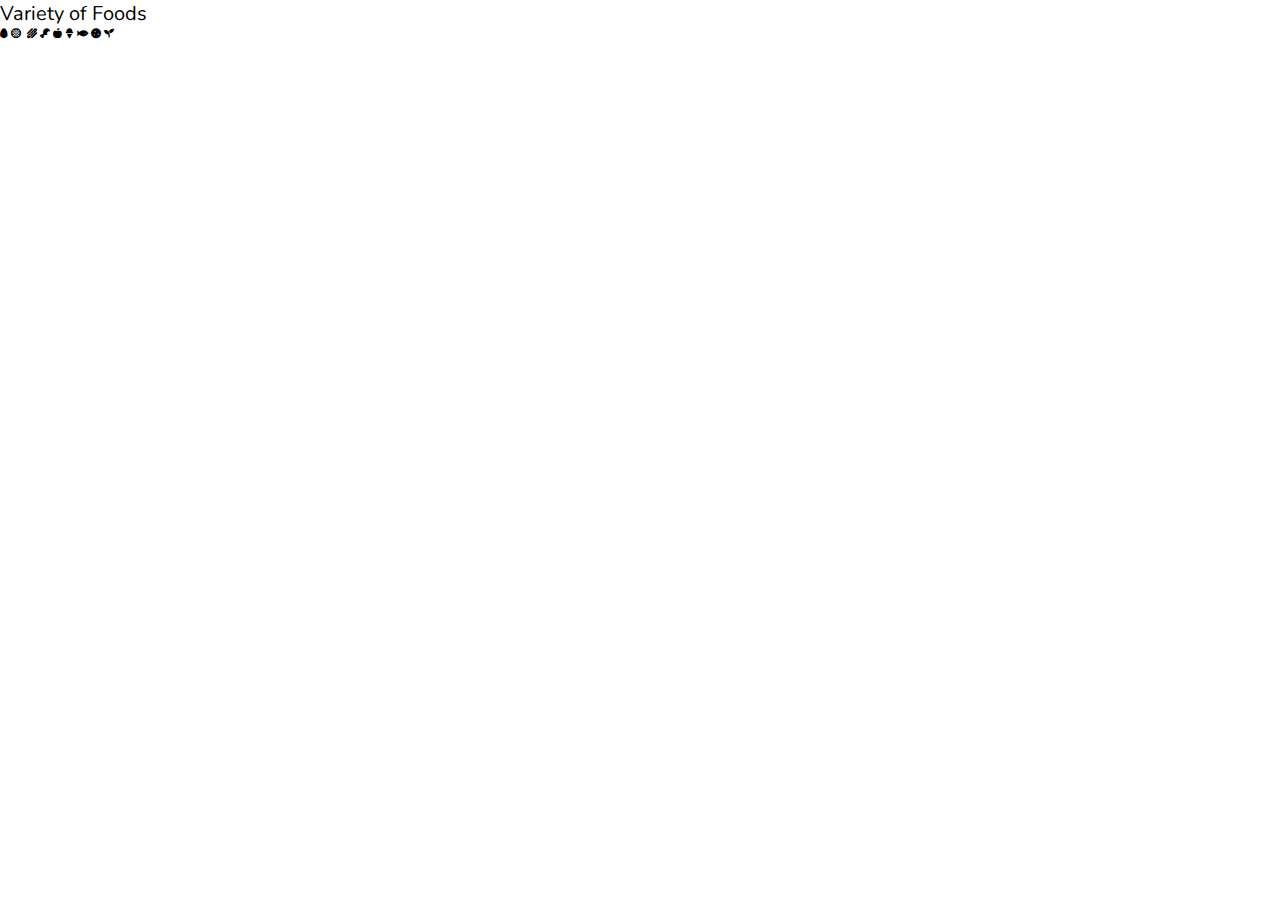
==== Foods/Starter Files/index.html @ c0cd3e8c "First Comit to Responsive Foods" ====
<!DOCTYPE html>
<html lang="en">
<head>
    <meta charset="UTF-8">
    <meta name="viewport" content="width=device-width, initial-scale=1.0">
    <title>Responive Foods Project</title>
    <link rel="stylesheet" href="style.css">
    <link rel="stylesheet" href="https://cdnjs.cloudflare.com/ajax/libs/font-awesome/5.15.1/css/all.min.css">
</head>
<body>
    <div class="container">
        <!-- section 1  -->
        <h1 class="section-heading">
            Variety of Foods
        </h1>
        <div class="section-1-icons">
            <i class="fas fa-egg"></i>
            <i class="fas fa-stroopwafel"></i>
            <i class="fas fa-chees"></i>
            <i class="fas fa-hotdog"></i>
            <i class="fas fa-drumstick-bite"></i>
            <i class="fas fa-apple-alt"></i>
            <i class="fas fa-ice-cream"></i>
            <i class="fas fa-fish"></i>
            <i class="fas fa-cookie"></i>
            <i class="fas fa-seedling"></i>
        </div>
    </div>

        <script src="script.js"></script>
</body>
</html>
---- Foods/Starter Files/style.css ----
@import url('https://fonts.googleapis.com/css2?family=Nunito:wght@200;300;400;500;600;700;800;900&display=swap');

/* Common Styles */

* {
    margin: 0; 
    padding:0;
    box-sizing:border-box; 
    text-decoration: none;
    outline: none;
    font-family: 'Nunito', sans-serif;
    font-weight: 400; 

}

html{
    font-size: 62.5%;
}

section-1{
    width: 100%
}
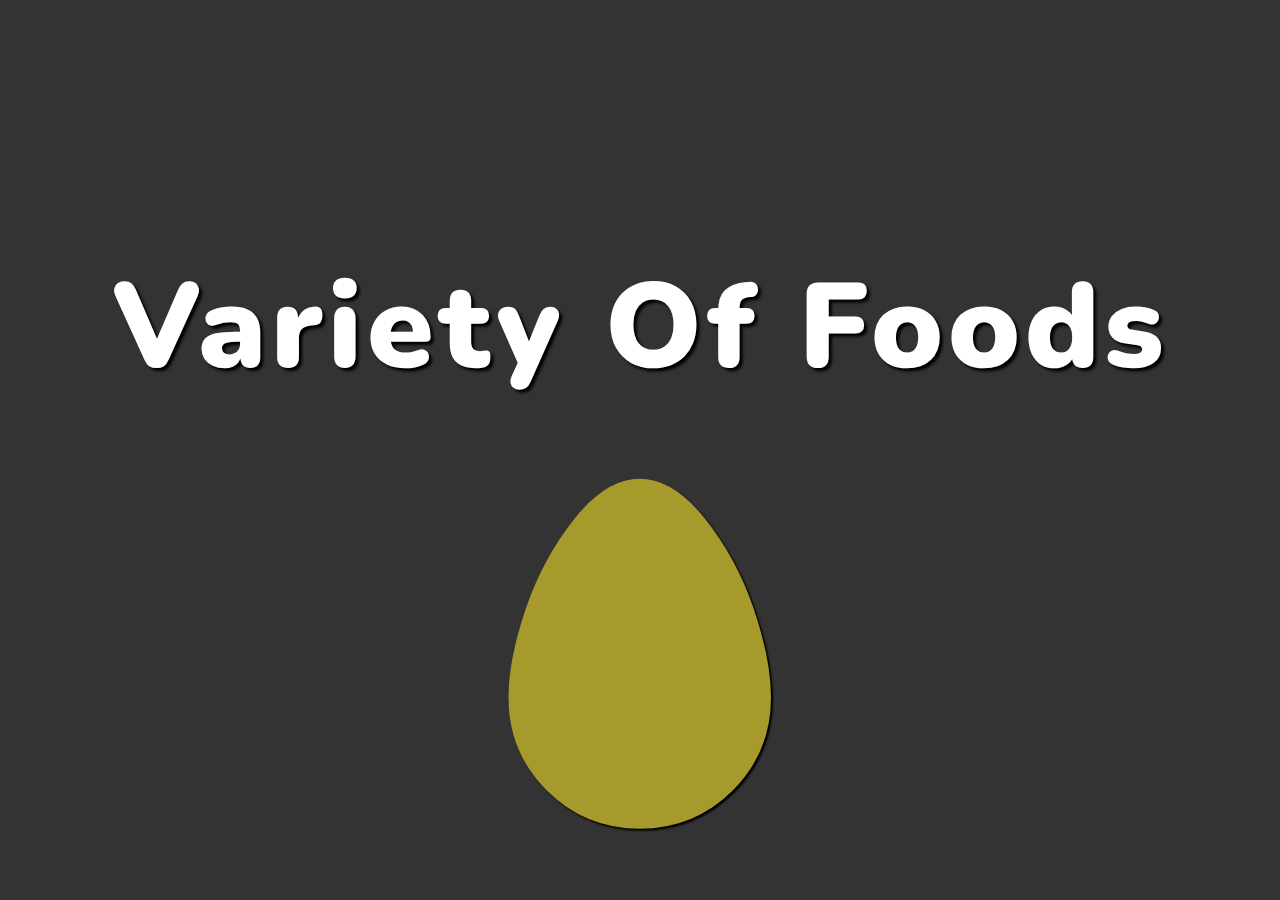
==== commit 20818b11: "section complete" ====
--- a/Foods/Starter Files/index.html
+++ b/Foods/Starter Files/index.html
@@ -10,21 +10,25 @@
 <body>
     <div class="container">
         <!-- section 1  -->
-        <h1 class="section-heading">
-            Variety of Foods
-        </h1>
-        <div class="section-1-icons">
-            <i class="fas fa-egg"></i>
-            <i class="fas fa-stroopwafel"></i>
-            <i class="fas fa-chees"></i>
-            <i class="fas fa-hotdog"></i>
-            <i class="fas fa-drumstick-bite"></i>
-            <i class="fas fa-apple-alt"></i>
-            <i class="fas fa-ice-cream"></i>
-            <i class="fas fa-fish"></i>
-            <i class="fas fa-cookie"></i>
-            <i class="fas fa-seedling"></i>
-        </div>
+        <section class="section-1">
+            <h1 class="section-heading">
+                Variety of Foods
+            </h1>
+            <div class="section-1-icons">
+                <i class="fas fa-egg change"></i>
+                <i class="fas fa-stroopwafel"></i>
+                <i class="fas fa-cheese"></i>
+                <i class="fas fa-hotdog"></i>
+                <i class="fas fa-drumstick-bite"></i>
+                <i class="fas fa-apple-alt"></i>
+                <i class="fas fa-ice-cream"></i>
+                <i class="fas fa-fish"></i>
+                <i class="fas fa-cookie"></i>
+                <i class="fas fa-seedling"></i>
+            </div>
+        </section>
+        <!-- End Section 1 -->
+        
     </div>
 
         <script src="script.js"></script>
--- a/Foods/Starter Files/style.css
+++ b/Foods/Starter Files/style.css
@@ -17,6 +17,36 @@
     font-size: 62.5%;
 }
 
-section-1{
-    width: 100%
+.section-1{
+    width: 100%;
+    height: 100vh;
+    background-color: #333;
+    display:flex;
+    flex-direction:column;
+    align-items: center;
+    justify-content: space-evenly;
 }
+
+.section-heading{
+    font-size: 12rem;
+    font-weight: 900;
+    color: white;
+    text-align: center;
+    text-transform: capitalize;
+    letter-spacing: 0.5rem;
+    text-shadow: 0.3rem 0.3rem 0.3rem black;
+}
+
+.section-1-icons i{
+    font-size: 35rem;
+    color: #a79a2d;
+    position: absolute;
+    transform: translate(-50%, -50%) scale(0);
+    text-shadow: 0.2rem 0.2rem 0.2rem black;
+    transition: transform .3s;
+}
+
+.section-1-icons i.change{
+    transform: translate(-50%, -50%) scale(1);
+    transition: transform .3s;
+}
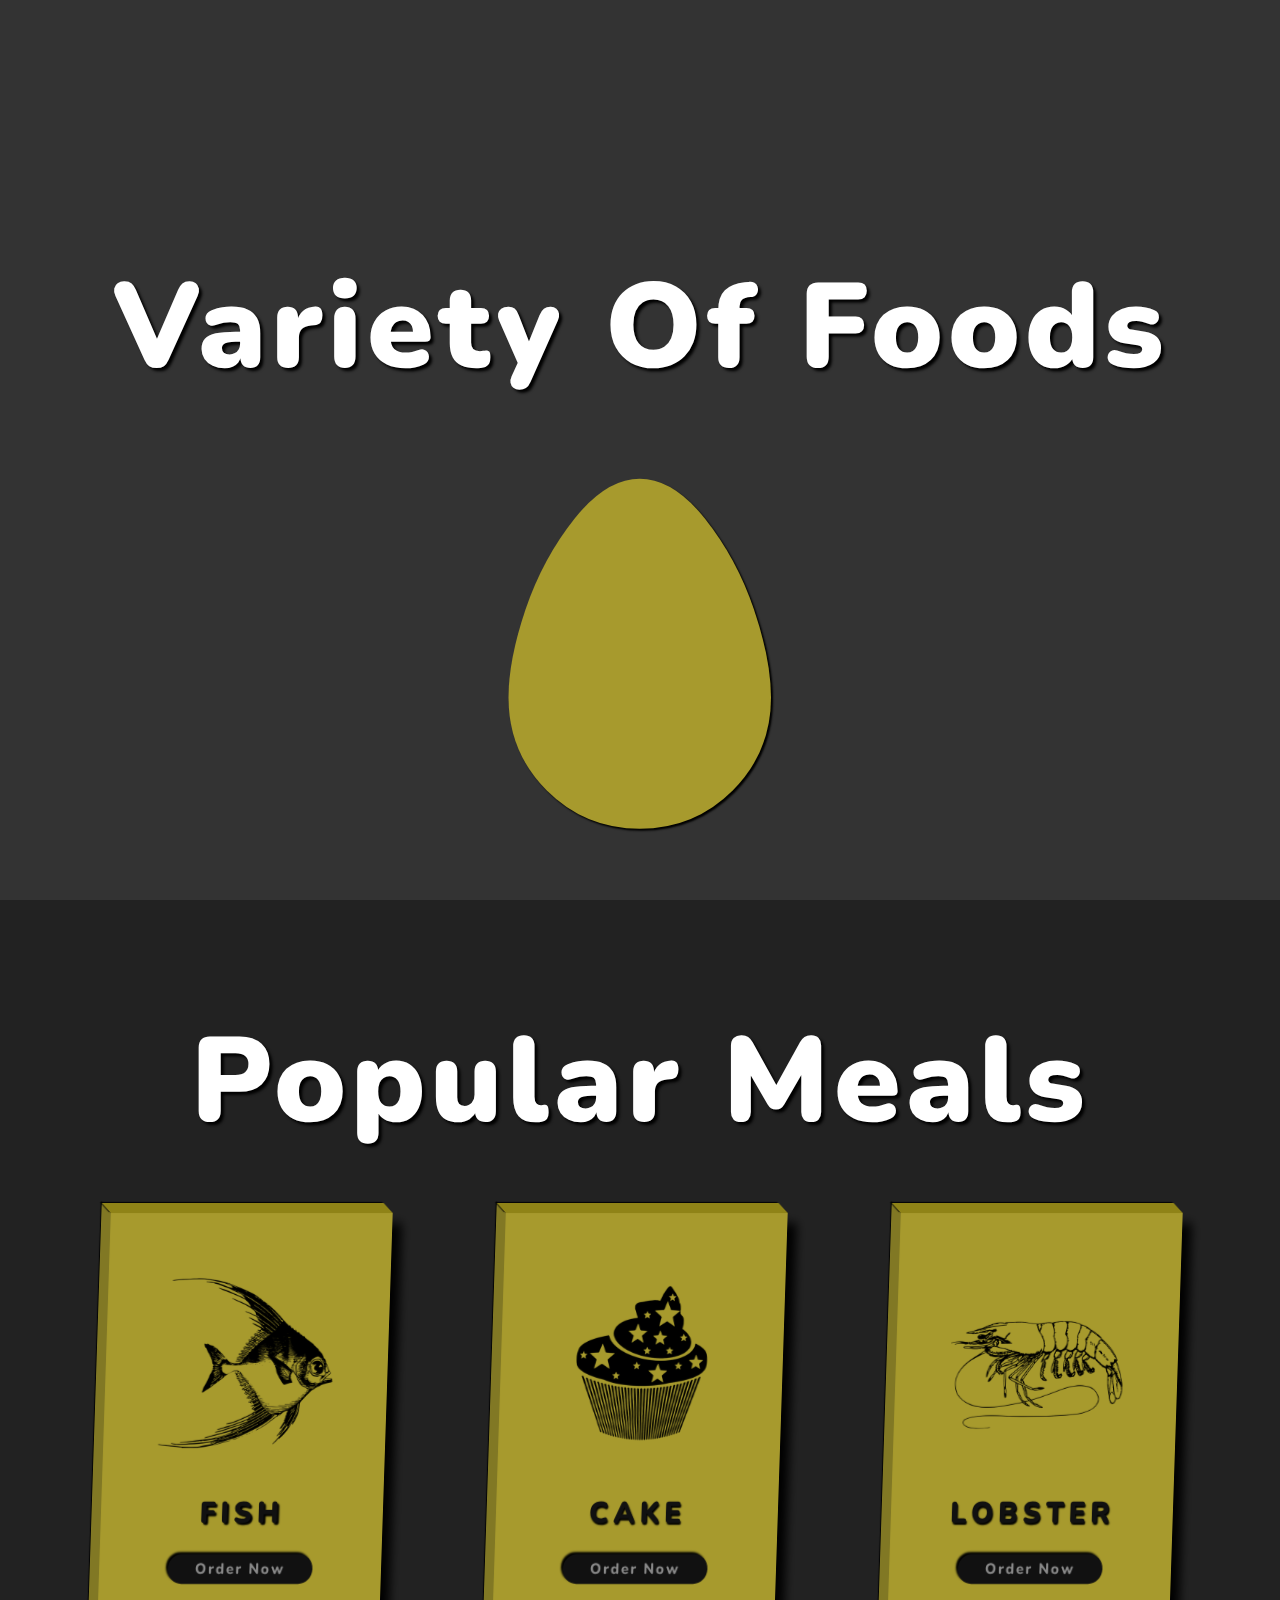
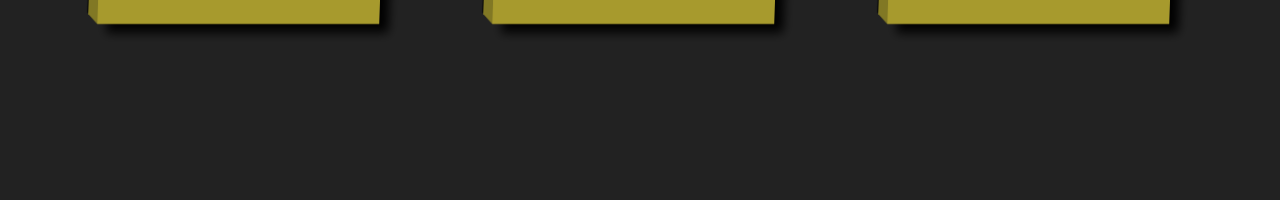
==== commit 342fb0c7: "favorite meals complete" ====
--- a/Foods/Starter Files/index.html
+++ b/Foods/Starter Files/index.html
@@ -28,9 +28,28 @@
             </div>
         </section>
         <!-- End Section 1 -->
-        
+        <section class="section-2">
+            <h1 class="section-heading">Popular Meals</h1>
+            <div class="card-container">
+                <div class="card">
+                    <img class="card-img" src="images/card-img-1.png" alt="">
+                    <h3 class="card-name">Fish</h3>
+                    <button class="card-btn">Order Now</button>
+                </div>
+                <div class="card">
+                    <img class="card-img" src="images/card-img-2.png" alt="">
+                    <h3 class="card-name">Cake</h3>
+                    <button class="card-btn">Order Now</button>
+                </div>
+                <div class="card">
+                    <img class="card-img" src="images/card-img-3.png" alt="">
+                    <h3 class="card-name">Lobster</h3>
+                    <button class="card-btn">Order Now</button>
+                </div>
+            </div>
+        </section>
     </div>
 
         <script src="script.js"></script>
 </body>
-</html>+</html> --- a/Foods/Starter Files/style.css
+++ b/Foods/Starter Files/style.css
@@ -16,6 +16,8 @@
 html{
     font-size: 62.5%;
 }
+
+/* Section 1 */
 
 .section-1{
     width: 100%;
@@ -50,3 +52,100 @@
     transform: translate(-50%, -50%) scale(1);
     transition: transform .3s;
 }
+
+/* End of Section 1 */
+
+/* ----------------------------------------- */
+
+/* Section 2 */
+
+.section-2{
+    width: 100%;
+    height: 100vh;
+    background-color: #222;
+    display: felx;
+    flex-direction: column;
+    justify-content: space-between;
+    padding: 10rem 0;
+}
+.card-container{
+    display: flex;
+    justify-content: space-evenly;
+    padding-top: 5rem;
+}
+
+.card{
+    width: 30rem;
+    background-color: #a79a2d;
+    padding: 4rem;
+    display: flex;
+    flex-direction: column;
+    justify-content: space-between;
+    align-items: center;
+    box-shadow: 1rem 1rem 1rem #000;
+    position: relative;
+    transform: rotateY(20deg) skewX(-2deg);
+    transition: transform 0.5s, box-shadow 0.5s;
+}
+.card:hover{
+    transform: rotateY(20deg) skewX(-2deg) translateY(-3rem);
+    box-shadow: 2rem 2rem 2rem black;
+}
+
+.card::before{
+    content:"";
+    height: 100%;
+    width: 1rem;
+    background-color: #817824;
+    position: absolute;
+    top: 0;
+    left: -1rem;
+    transform: skewY(45deg);
+    transform-origin: right;
+    box-shadow: -.1rem -.1rem .1rem black;
+}
+.card::after{
+    content:"";
+    height: 1rem;
+    width: 100%;
+    background-color: #8f8317;
+    position: absolute;
+    top: -1rem;
+    left: 0;
+    transform: skewX(45deg);
+    transform-origin: bottom;
+    box-shadow: -.1rem -.1rem .1rem black;
+}
+
+.card-img{
+    width: 100%;
+}
+.card-name{
+    font-size: 3rem;
+    font-weight: 900;
+    text-transform: uppercase;
+    letter-spacing: .5rem;
+    color: #111;
+    margin: 2rem 0;
+    text-shadow: .15rem .15rem .15rem black;
+}
+
+.card-btn{
+    width:70%;
+    background-color: #111;
+    color: #888;
+    border-radius: 5rem;
+    font-size: 1.5rem;
+    font-weight: 800;
+    letter-spacing: .2rem;
+    text-transform: capitalize;
+    border: none;
+    padding: 0.5rem 0;
+    cursor: pointer;
+    box-shadow: -0.2rem -0.2rem .2rem black;
+
+}
+
+
+
+/* End of Section 2 */
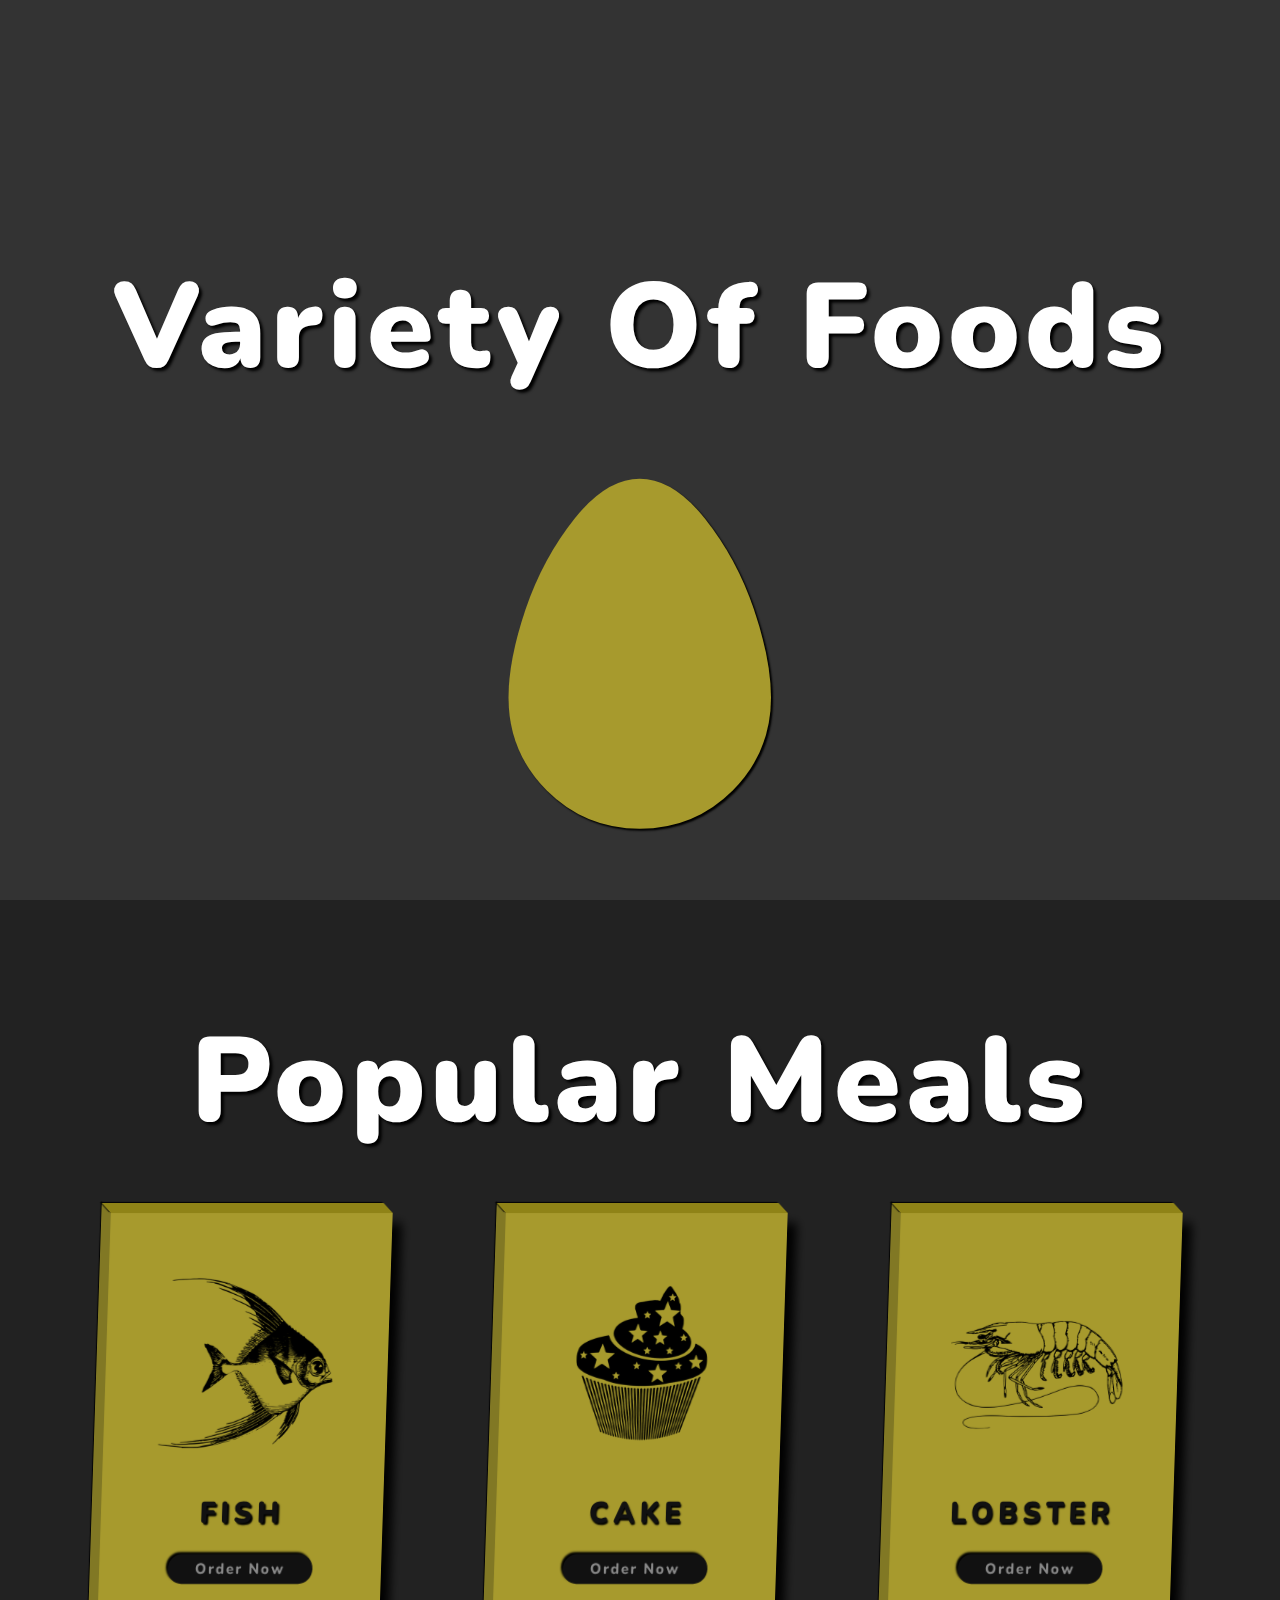
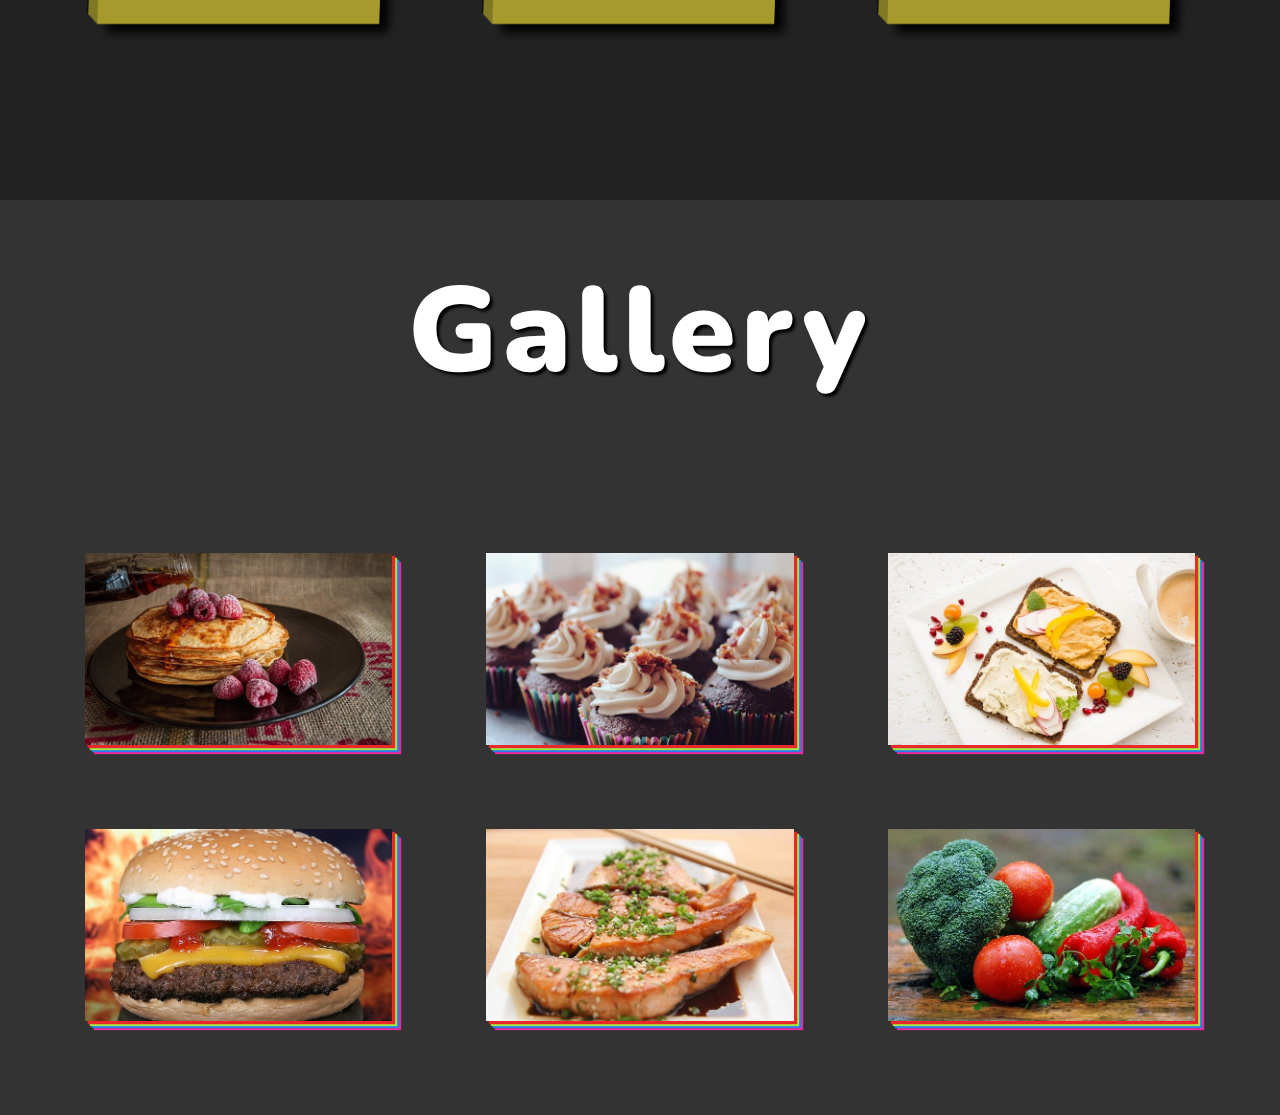
==== commit f0a91bba: "delayed transition practice" ====
--- a/Foods/Starter Files/index.html
+++ b/Foods/Starter Files/index.html
@@ -28,6 +28,7 @@
             </div>
         </section>
         <!-- End Section 1 -->
+        <!-- Section 2 -->
         <section class="section-2">
             <h1 class="section-heading">Popular Meals</h1>
             <div class="card-container">
@@ -48,6 +49,45 @@
                 </div>
             </div>
         </section>
+        <!-- End Section 2 -->
+        <!-- Section 3 -->
+        <section class="section-3">
+            <h1 class="section-heading">Gallery</h1>
+            <div class="gallery">
+                <a href="#" class="gallery-link" title="Order Now">
+                    <img src="images/gallery-img-1.jpg" class="food-img">
+                    <h3 class="food-name">Pancakes</h3>
+                    <p class="food-description">Lorem ipsum dolor, sit amet consectetur adipisicing elit. Eveniet accusantium quod beatae iure libero et.</p>
+                </a>
+                <a href="#" class="gallery-link" title="Order Now">
+                    <img src="images/gallery-img-2.jpg" class="food-img">
+                    <h3 class="food-name">Cupcakes</h3>
+                    <p class="food-description">Lorem ipsum dolor, sit amet consectetur adipisicing elit. Eveniet accusantium quod beatae iure libero et.</p>
+                </a>
+                <a href="#" class="gallery-link" title="Order Now">
+                    <img src="images/gallery-img-3.jpg" class="food-img">
+                    <h3 class="food-name">Humas</h3>
+                    <p class="food-description">Lorem ipsum dolor, sit amet consectetur adipisicing elit. Eveniet accusantium quod beatae iure libero et.</p>
+                </a>
+                <a href="#" class="gallery-link" title="Order Now">
+                    <img src="images/gallery-img-4.jpg" class="food-img">
+                    <h3 class="food-name">Hamburger</h3>
+                    <p class="food-description">Lorem ipsum dolor, sit amet consectetur adipisicing elit. Eveniet accusantium quod beatae iure libero et.</p>
+                </a>
+                <a href="#" class="gallery-link" title="Order Now">
+                    <img src="images/gallery-img-5.jpg" class="food-img">
+                    <h3 class="food-name">Salmon</h3>
+                    <p class="food-description">Lorem ipsum dolor, sit amet consectetur adipisicing elit. Eveniet accusantium quod beatae iure libero et.</p>
+                </a>
+                <a href="#" class="gallery-link" title="Order Now">
+                    <img src="images/gallery-img-6.jpg" class="food-img">
+                    <h3 class="food-name">Vegitables</h3>
+                    <p class="food-description">Lorem ipsum dolor, sit amet consectetur adipisicing elit. Eveniet accusantium quod beatae iure libero et.</p>
+                </a>
+            </div>
+        </section>
+        <!-- End Section 3 -->
+        <!-- Section 5 -->
     </div>
 
         <script src="script.js"></script>
--- a/Foods/Starter Files/style.css
+++ b/Foods/Starter Files/style.css
@@ -149,3 +149,111 @@
 
 
 /* End of Section 2 */
+
+/* ----------------------------------------- */
+
+/* Section 3 */
+
+.section-3{
+    background-color: #333;
+    padding: 5rem 0;
+}
+.gallery{
+    display: flex;
+    flex-wrap: wrap;
+    align-items: center;
+    justify-content: space-evenly;
+    margin-top: 10rem;
+}
+.gallery-link{
+    position: relative;
+    margin: 4rem 1rem;
+}
+.gallery-link:hover .food{
+    height: 80%;
+}
+.gallery-link:hover::before{
+    height: 80%;
+}
+.gallery-link:hover::after{
+    width: 90%;
+}
+.gallery-link:hover .food-name{
+    width: 100%;
+    transition: width 1.5s .5s ;
+}
+
+
+.gallery-link::before{
+    content: "";
+    position: absolute;
+    top: 2vw;
+    left: 80%;
+    width: .2rem;
+    height: 0;
+    background-color: white;
+    transition: height .5s;
+}
+
+.gallery-link::after{
+    content: "";
+    position: absolute;
+    top: 30%;
+    left: 2rem;
+    width: 0;
+    height: 0.2rem;
+    background-color: white;
+    transition: width .5s ;
+}
+
+.food-img{
+    width: 24vw;
+    height: 15vw;
+    object-fit: cover;
+    box-shadow: .3rem .3rem .1rem #e92929, .5rem .5rem .1rem #a2e946, .7rem .7rem .1rem #297ce9, .9rem .9rem .1rem #e92999;
+    transition: all .5s;
+}
+.gallery-link:hover .food-img{
+    box-shadow: 1rem 1rem .1rem #e92929, 2em 2rem .1rem #a2e946, 3rem 3rem .1rem #297ce9, 4rem 4rem .1rem #e92999;
+
+}
+
+
+
+.food-name{
+    position: absolute;
+    top: 3rem;
+    left: 3rem;
+    font-size: 2rem;
+    font-weight: 700;
+    text-transform: uppercase;
+    letter-spacing: .1rem;
+    color: white;
+    width: 0;
+    overflow: hidden;
+    transition: width .3s;
+
+}
+
+.food-description{
+    position: absolute;
+    bottom: 3vw;
+    left: 2rem;
+    width: 70%;
+    font-size: 1.5rem;
+    font-weight: 300;
+    letter-spacing: .1rem;
+    text-transform: uppercase;
+    color: white;
+    opacity: 0;
+    visibility: hidden;
+    transition: opacity .3s;
+
+}
+
+.gallery-link:hover .food-description{
+    opacity: 1;
+    visibility: visible;
+    transition: opacity 1s 1s;
+}
+
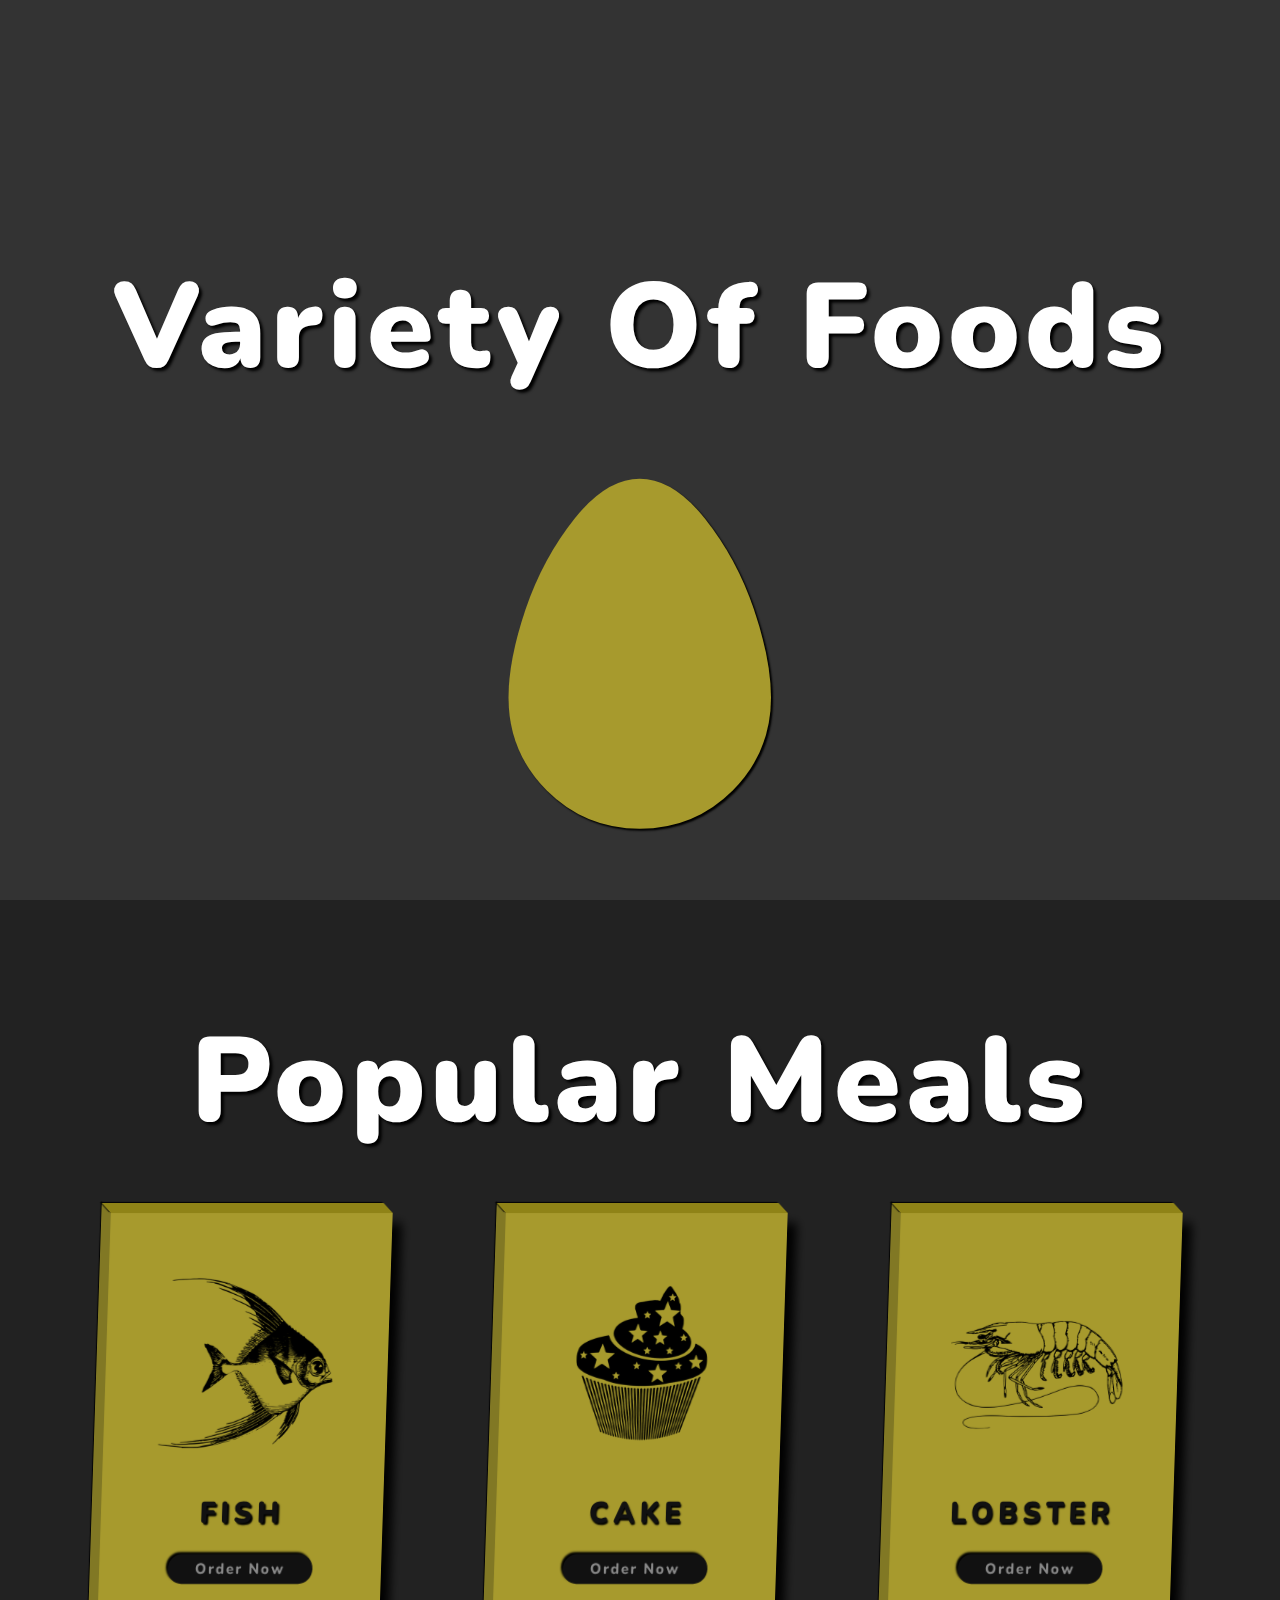
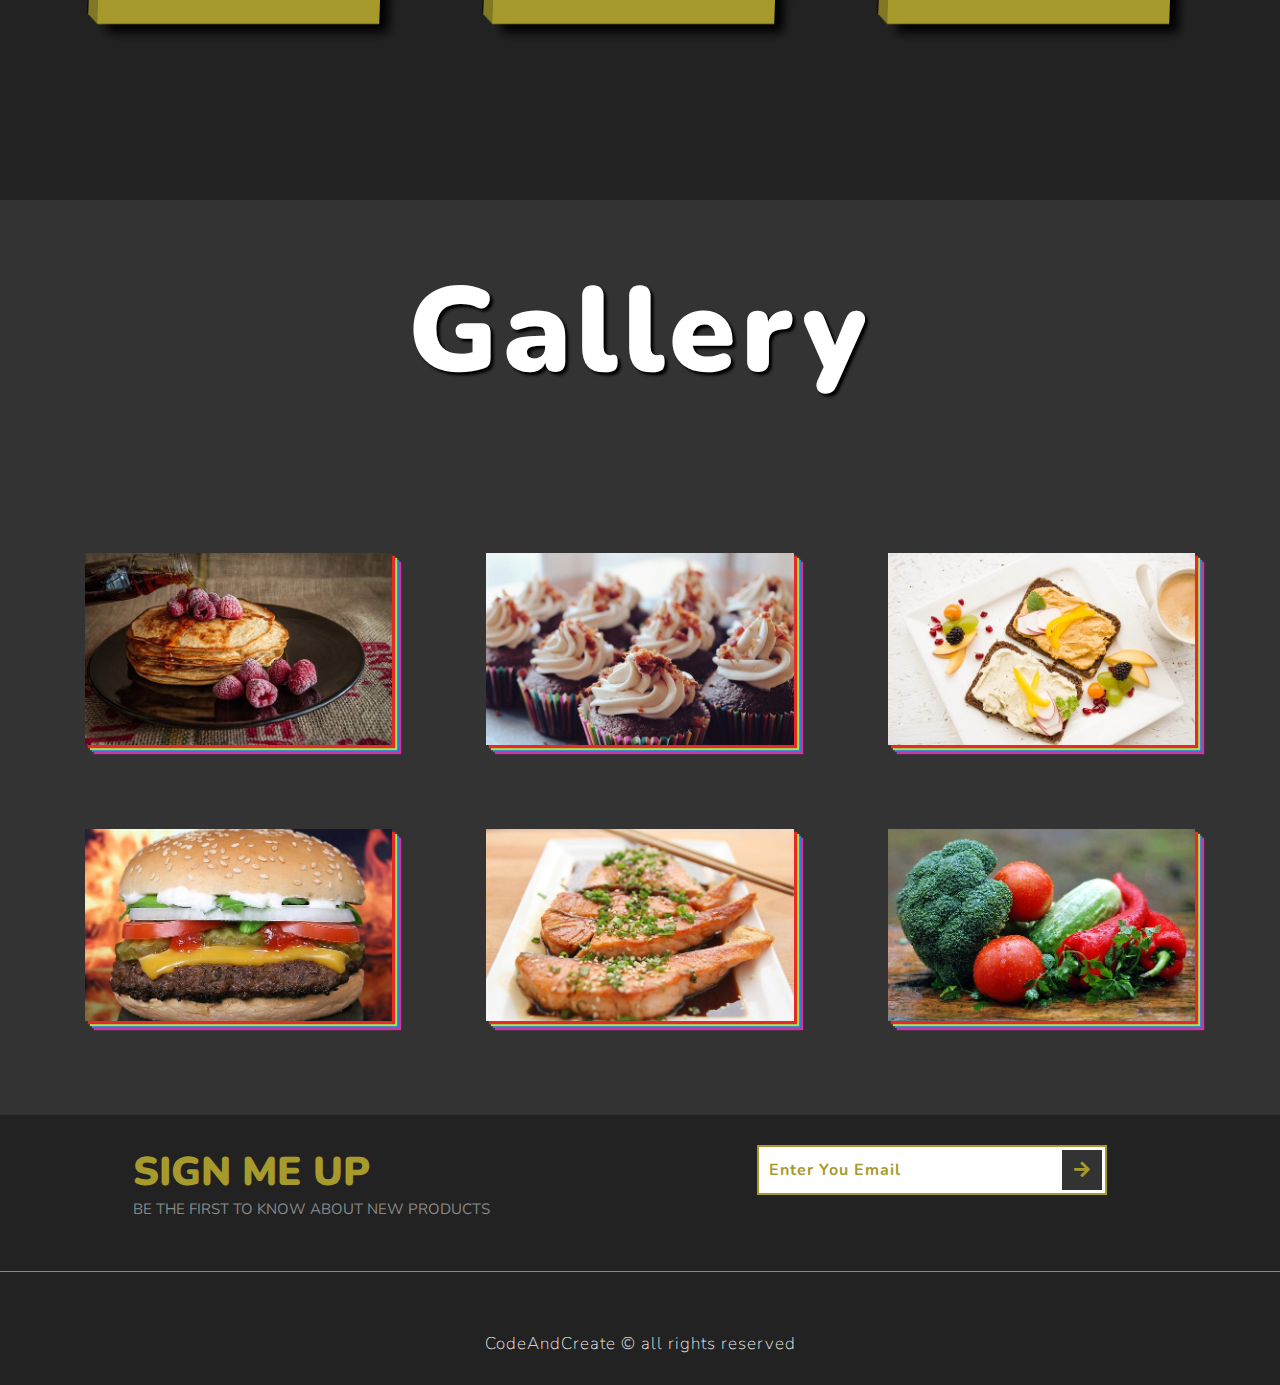
==== commit 6a69dfb7: "footer complete" ====
--- a/Foods/Starter Files/index.html
+++ b/Foods/Starter Files/index.html
@@ -87,7 +87,26 @@
             </div>
         </section>
         <!-- End Section 3 -->
-        <!-- Section 5 -->
+        <!-- Section 4 -->
+        <section class="section-4">
+            <div class="section-4-text">
+                <h2 class="section-4-heading">Sign Me Up</h2>
+                <p class="section-4-paragraph">
+                    Be the first to know about new products
+                </p>
+            </div>
+            <form class="signup-form">
+                <input type="email" class="signup-form-input" placeholder="Enter You Email">
+                <button class="signup-form-btn" type="submit">
+                    <i class="fas fa-arrow-right"></i>
+                </button>
+            </form>
+            <p class="copyright">
+                CodeAndCreate &copy; all rights reserved
+            </p>
+        </section>
+
+        <!-- End Section 4 -->
     </div>
 
         <script src="script.js"></script>
--- a/Foods/Starter Files/style.css
+++ b/Foods/Starter Files/style.css
@@ -192,6 +192,7 @@
     width: .2rem;
     height: 0;
     background-color: white;
+    z-index: 10 ;
     transition: height .5s;
 }
 
@@ -215,6 +216,9 @@
 }
 .gallery-link:hover .food-img{
     box-shadow: 1rem 1rem .1rem #e92929, 2em 2rem .1rem #a2e946, 3rem 3rem .1rem #297ce9, 4rem 4rem .1rem #e92999;
+    filter: blur(.5rem);
+    opacity: .5;
+    transform: scale(1.1);
 
 }
 
@@ -257,3 +261,78 @@
     transition: opacity 1s 1s;
 }
 
+/* section 4 */
+
+.section-4{
+    width: 100%;
+    height: 30vh;
+    background-color: #222;
+    display: flex;
+    justify-content: space-around;
+    align-items: flex-start;
+    padding: 3rem 0;
+    position: relative;
+}
+
+.section-4-text{
+    text-transform: uppercase;
+}
+.section-4-heading{
+    font-size:4rem;
+    font-weight: 900;
+    color: #a79a2d;
+}
+.section-4-paragraph{
+    font-size:1.5rem;
+
+    color: #888;
+}
+
+.signup-form{
+    display: flex;
+    align-items: center;
+}
+.signup-form-input{
+    width: 35rem;
+    height: 5rem;
+    padding: 1rem;
+    border: .2rem solid #a79a2d;
+    font-size: 1.6rem;
+    font-weight: 700;
+    letter-spacing: .1rem;
+    color: #a79a2d;
+}
+.signup-form-input::placeholder{
+
+    color: #a79a2d;
+}
+
+.signup-form-btn{
+    position: relative;
+    left: -4.5rem;
+    width: 4rem;
+    height: 4rem;
+    background-color: #333;
+    color: #a79a2d;
+    border: none;
+    font-size: 1.8rem;
+    cursor: pointer;
+}
+
+
+.copyright {
+    position: absolute;
+    bottom:  3rem;
+    font-size: 1.7rem;
+    font-weight: 200;
+    color: #eee;
+    letter-spacing: 0.1rem;
+    border-top: 0.1rem solid #888;
+    padding-top: 6rem;
+    width: 100%;
+    text-align: center;
+
+}
+
+/* end section 4 */
+
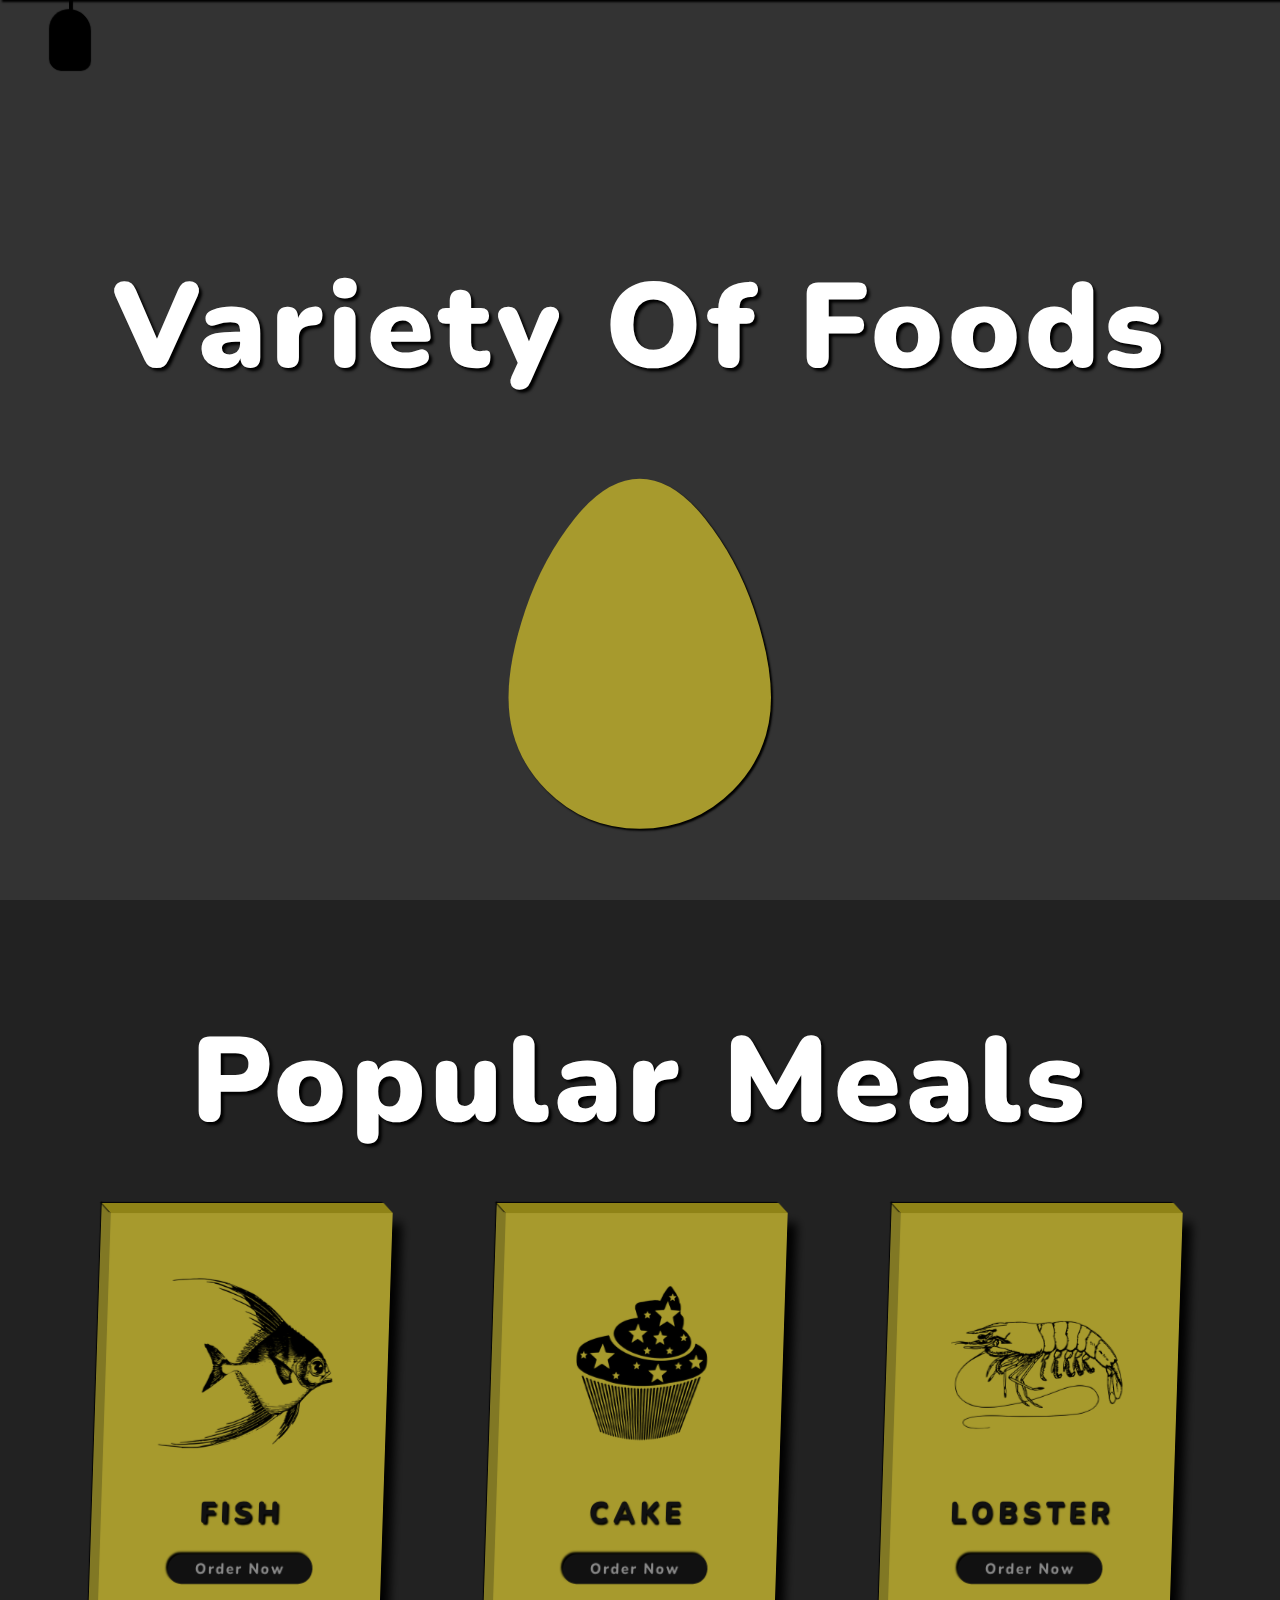
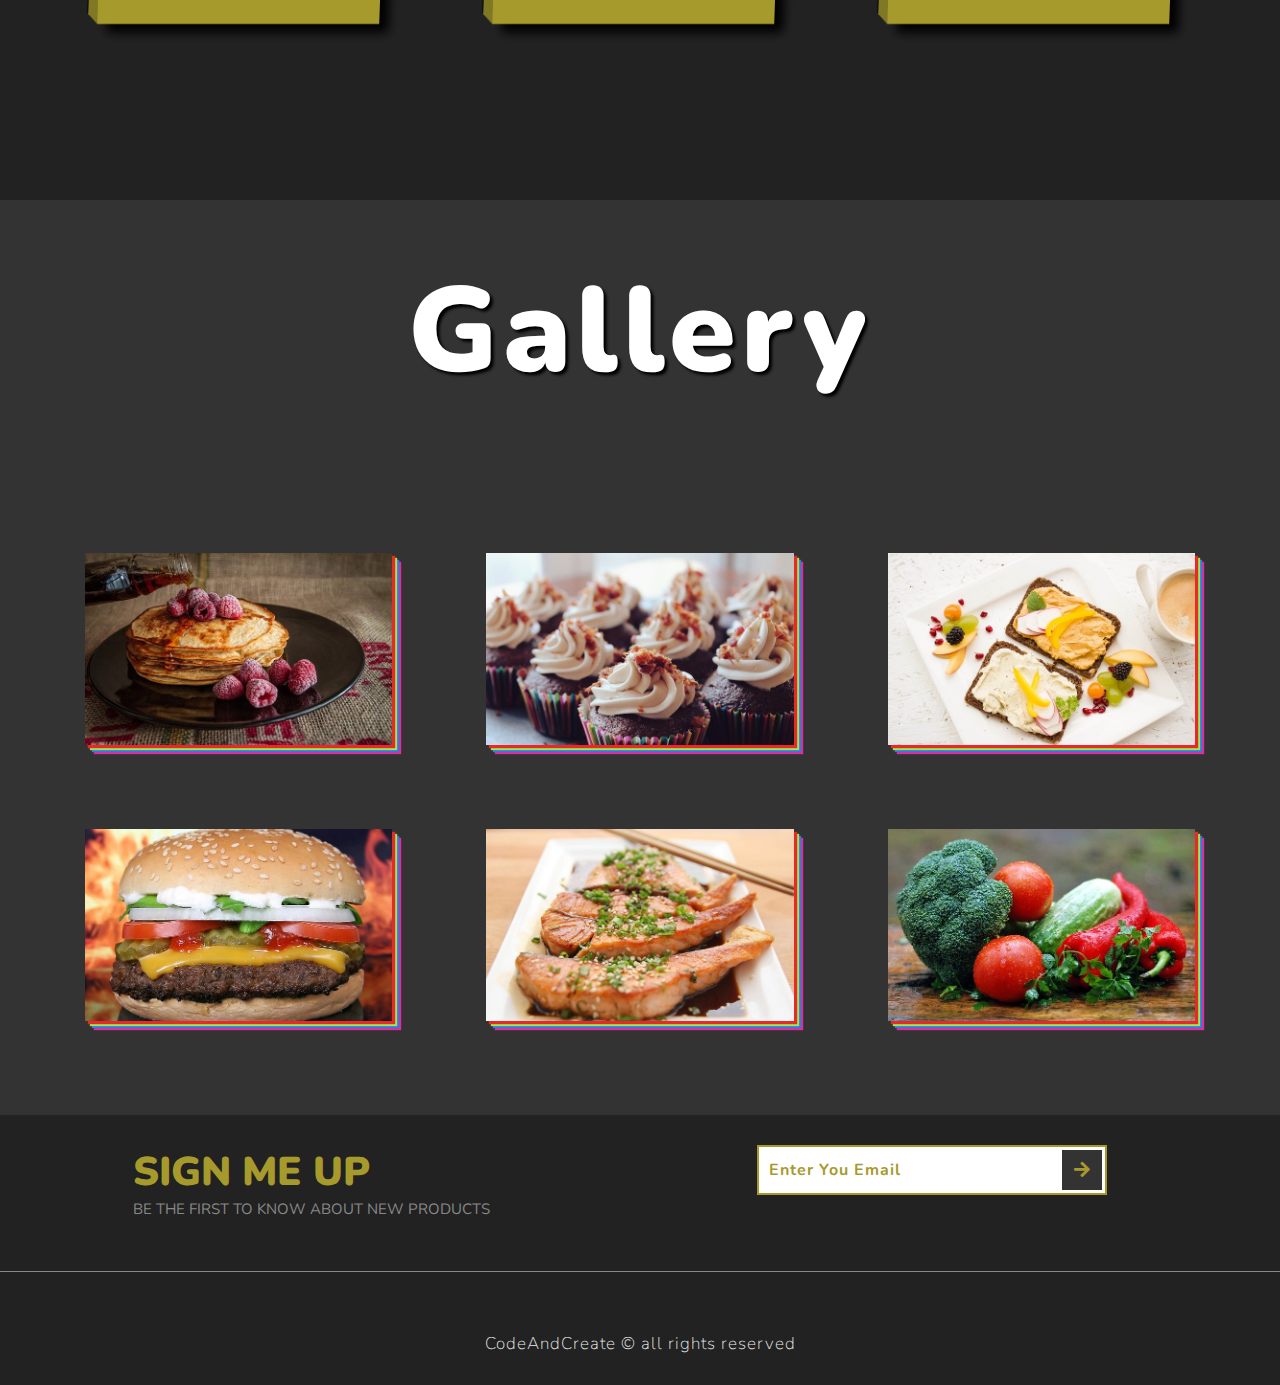
==== commit 35e895eb: "navbar Progress" ====
--- a/Foods/Starter Files/index.html
+++ b/Foods/Starter Files/index.html
@@ -9,6 +9,33 @@
 </head>
 <body>
     <div class="container">
+
+        <!-- NavBar -->
+
+        <nav class="navbar">
+            <a href="#" class="navbar-link">
+                <i class="fa fa-home"></i>
+                <span>Home</span>
+            </a>
+            <a href="#" class="navbar-link">
+                <i class="fa fa-utensils"></i>
+                <span>Meals</span>
+            </a>
+            <a href="#" class="navbar-link">
+                <i class="fa fa-hamburger"></i>
+                <span>Burger</span>
+            </a>
+            <a href="#" class="navbar-link">
+                <i class="fa fa-pizza-slice"></i>
+                <span>Pizza</span>
+            </a>
+            <a href="#" class="navbar-link">
+                <i class="fa fa-blender-phone"></i>
+                <span>Content</span>
+            </a>
+            
+        </nav>
+        <div class="menu"></div>
         <!-- section 1  -->
         <section class="section-1">
             <h1 class="section-heading">
@@ -107,6 +134,8 @@
         </section>
 
         <!-- End Section 4 -->
+
+        
     </div>
 
         <script src="script.js"></script>
--- a/Foods/Starter Files/style.css
+++ b/Foods/Starter Files/style.css
@@ -336,3 +336,71 @@
 
 /* end section 4 */
 
+/* Navbar */
+
+.navbar{
+    width: 100%;
+    height: 14rem;
+    background-color: black;
+    position: fixed;
+    top: -14rem;
+    z-index: 100;
+    display: flex;
+    justify-content: center;
+    align-items: center;
+    box-shadow: .2rem .2rem .2rem black;
+
+}
+
+.navbar-link{
+    color: #aaa;
+    margin: 0 4rem;
+    display: flex;
+    flex-direction: column;
+    justify-content: center;
+    align-items: center;
+    transition: color .3s;
+}
+
+.navbar-link:hover{
+    color: white;
+}
+
+.navbar-link i{
+    font-size: 7rem;
+    
+}
+.navbar-link span{
+    font-size: 2.5rem;
+    font-weight: 900;
+    letter-spacing: 0.5rem;
+    margin-top: .5rem;
+}
+
+.menu{
+    width: 4rem;
+    height: 6rem;
+    background-color: black;
+    position: fixed;
+    top: 1rem;
+    left: 5rem;
+    border-radius: 30rem 30rem 15rem 15rem;
+    box-shadow: .1rem .1rem .1rem black, -.1rem -.1rem .1rem black;
+    cursor: pointer;
+
+}
+
+.menu::before{
+    content: "";
+    width: .3rem;
+    height: 15rem;
+    background-color: black;
+    position: absolute;
+    top: -15rem;
+    left: calc(50% - .15rem);
+    box-shadow: .1rem 0 .1rem black;
+
+}
+
+/* End of NavBar */
+
